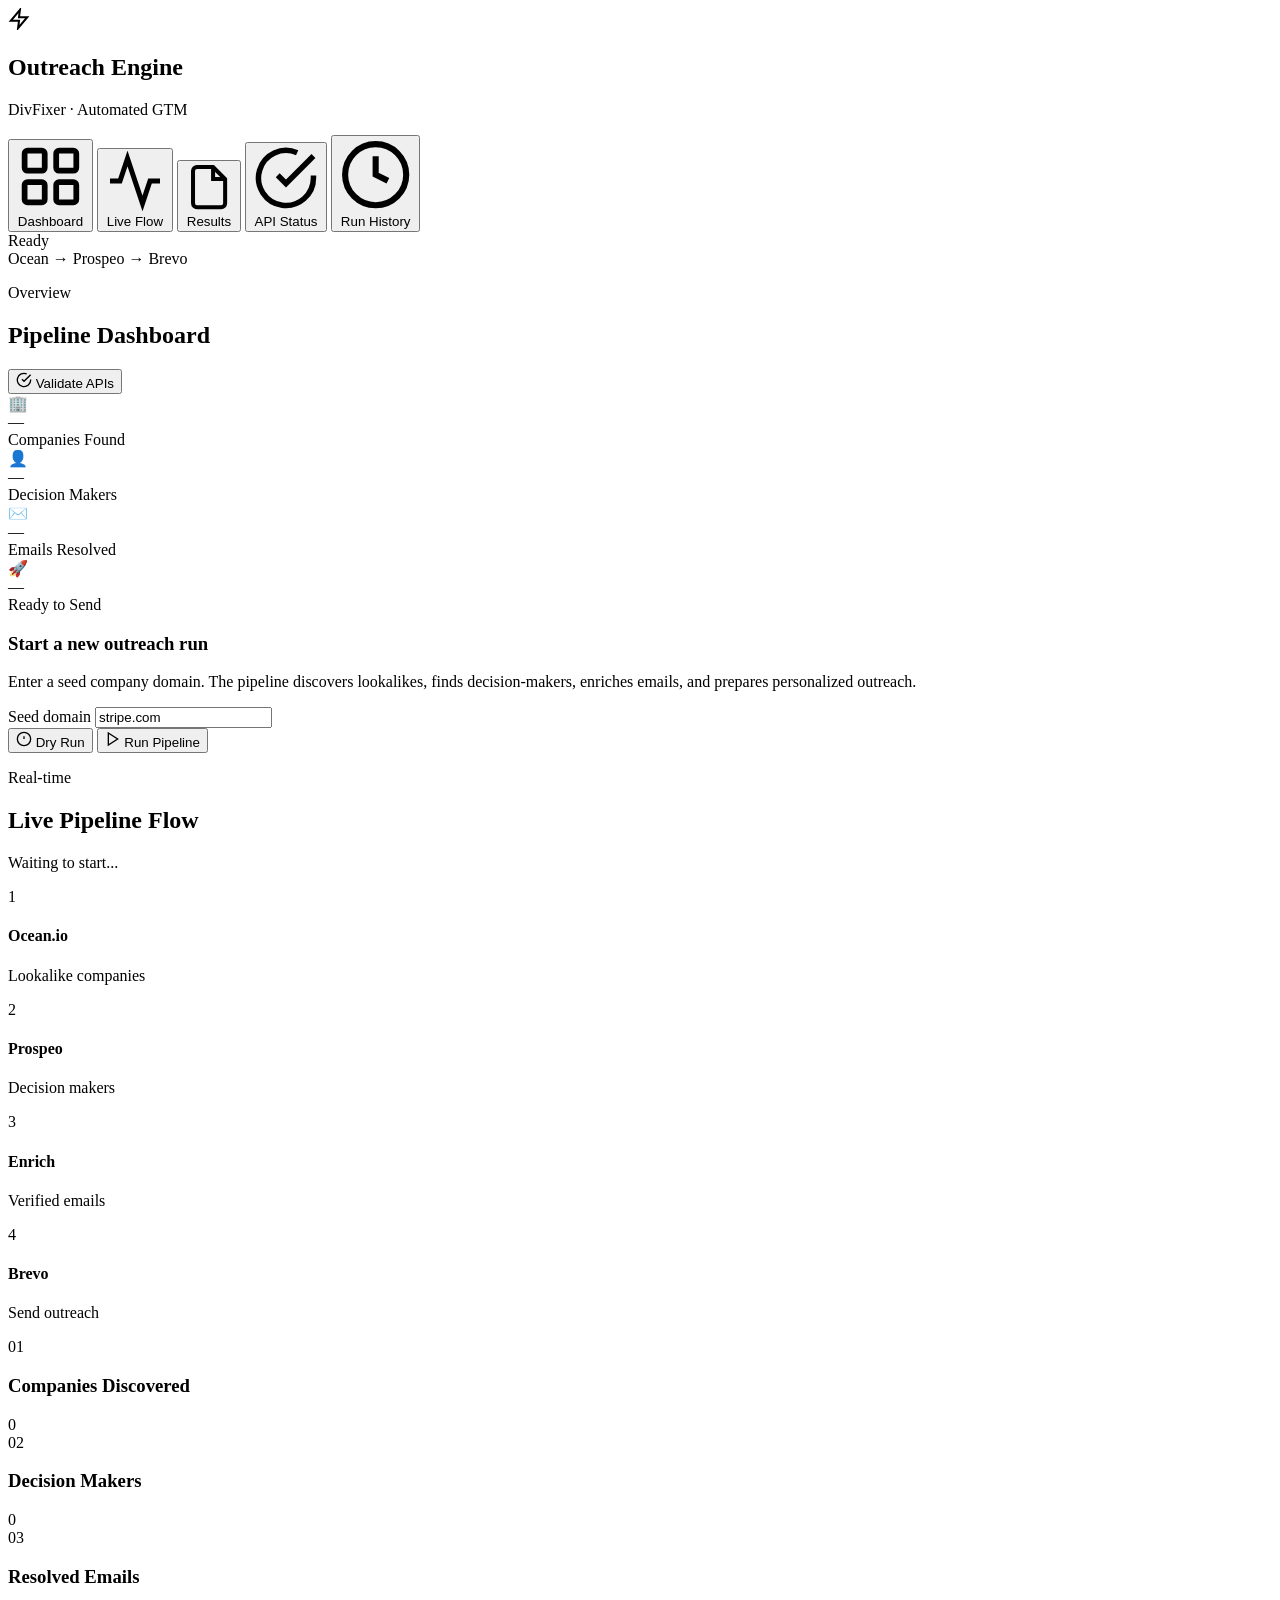
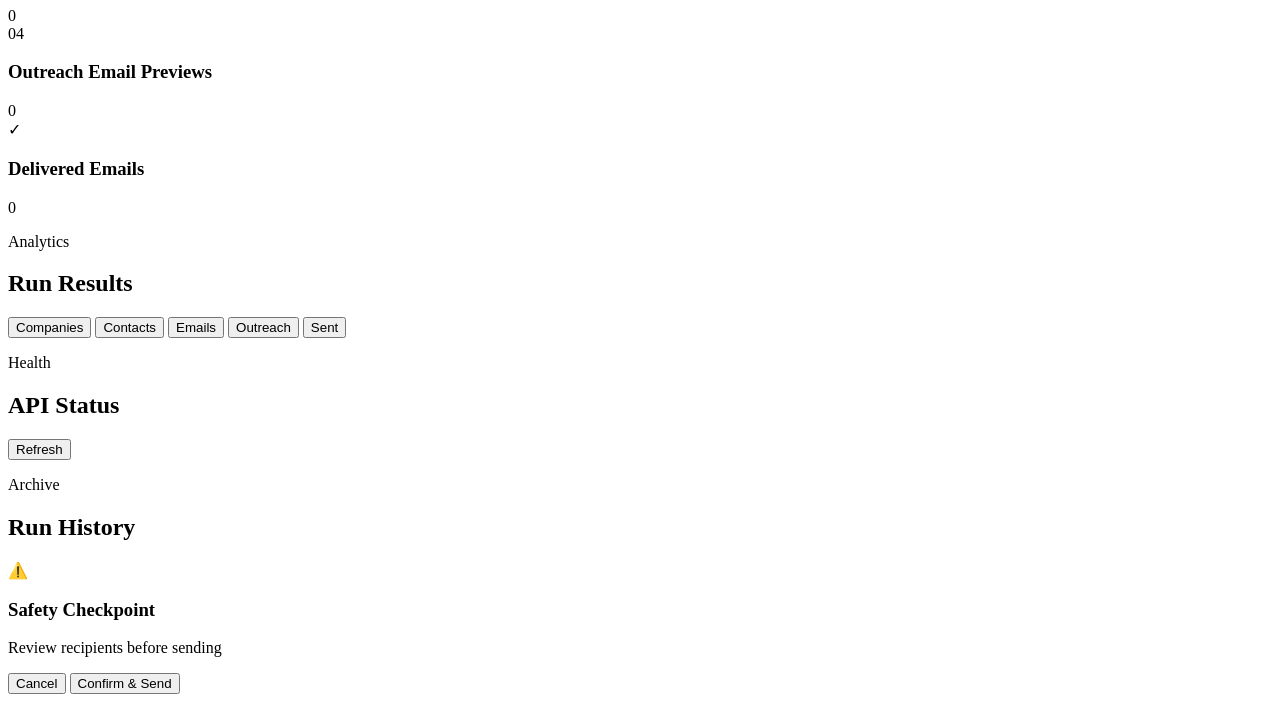
==== frontend/index.html @ 01d93a7e "refactor: split codebase into backend and frontend directories" ====
<!DOCTYPE html>
<html lang="en">
<head>
  <meta charset="UTF-8" />
  <meta name="viewport" content="width=device-width, initial-scale=1.0" />
  <title>Outreach Engine — by DivFixer</title>
  <link rel="preconnect" href="https://fonts.googleapis.com" />
  <link rel="preconnect" href="https://fonts.gstatic.com" crossorigin />
  <link href="https://fonts.googleapis.com/css2?family=Plus+Jakarta+Sans:wght@400;500;600;700;800&display=swap" rel="stylesheet" />
  <link rel="stylesheet" href="/static/styles.css" />
</head>
<body>
  <div class="bg-mesh"></div>
  <div class="app">
    <aside class="sidebar">
      <div class="logo">
        <div class="logo-icon">
          <svg width="22" height="22" viewBox="0 0 24 24" fill="none" stroke="currentColor" stroke-width="2.2"><path d="M13 2L3 14h9l-1 8 10-12h-9l1-8z"/></svg>
        </div>
        <div>
          <h1>Outreach Engine</h1>
          <p>DivFixer · Automated GTM</p>
        </div>
      </div>

      <nav class="nav">
        <button data-panel="dashboard" class="active">
          <svg viewBox="0 0 24 24" fill="none" stroke="currentColor" stroke-width="2"><rect x="3" y="3" width="7" height="7" rx="1"/><rect x="14" y="3" width="7" height="7" rx="1"/><rect x="3" y="14" width="7" height="7" rx="1"/><rect x="14" y="14" width="7" height="7" rx="1"/></svg>
          Dashboard
        </button>
        <button data-panel="pipeline">
          <svg viewBox="0 0 24 24" fill="none" stroke="currentColor" stroke-width="2"><polyline points="22 12 18 12 15 21 9 3 6 12 2 12"/></svg>
          Live Flow
        </button>
        <button data-panel="results">
          <svg viewBox="0 0 24 24" fill="none" stroke="currentColor" stroke-width="2"><path d="M14 2H6a2 2 0 0 0-2 2v16a2 2 0 0 0 2 2h12a2 2 0 0 0 2-2V8z"/><polyline points="14 2 14 8 20 8"/></svg>
          Results
        </button>
        <button data-panel="validation">
          <svg viewBox="0 0 24 24" fill="none" stroke="currentColor" stroke-width="2"><path d="M22 11.08V12a10 10 0 1 1-5.93-9.14"/><polyline points="22 4 12 14.01 9 11.01"/></svg>
          API Status
        </button>
        <button data-panel="history">
          <svg viewBox="0 0 24 24" fill="none" stroke="currentColor" stroke-width="2"><circle cx="12" cy="12" r="10"/><polyline points="12 6 12 12 16 14"/></svg>
          Run History
        </button>
      </nav>

      <div class="sidebar-footer">
        <div class="status-pill" id="status-pill">
          <span class="dot"></span>
          <span class="status-text">Ready</span>
        </div>
        <div class="brand-tag">Ocean → Prospeo → Brevo</div>
      </div>
    </aside>

    <main class="main">
      <!-- Dashboard -->
      <section id="panel-dashboard" class="panel active">
        <div class="page-header">
          <div>
            <p class="eyebrow">Overview</p>
            <h2>Pipeline Dashboard</h2>
          </div>
          <button class="btn btn-ghost" id="btn-validate">
            <svg viewBox="0 0 24 24" fill="none" stroke="currentColor" stroke-width="2" width="16" height="16"><path d="M22 11.08V12a10 10 0 1 1-5.93-9.14"/><polyline points="22 4 12 14.01 9 11.01"/></svg>
            Validate APIs
          </button>
        </div>

        <div class="grid-4">
          <div class="stat-card accent-blue">
            <div class="stat-icon">🏢</div>
            <div class="stat-body">
              <div class="stat-value" id="stat-companies">—</div>
              <div class="stat-label">Companies Found</div>
            </div>
          </div>
          <div class="stat-card accent-violet">
            <div class="stat-icon">👤</div>
            <div class="stat-body">
              <div class="stat-value" id="stat-contacts">—</div>
              <div class="stat-label">Decision Makers</div>
            </div>
          </div>
          <div class="stat-card accent-cyan">
            <div class="stat-icon">✉️</div>
            <div class="stat-body">
              <div class="stat-value" id="stat-emails">—</div>
              <div class="stat-label">Emails Resolved</div>
            </div>
          </div>
          <div class="stat-card accent-emerald">
            <div class="stat-icon">🚀</div>
            <div class="stat-body">
              <div class="stat-value" id="stat-send">—</div>
              <div class="stat-label">Ready to Send</div>
            </div>
          </div>
        </div>

        <div class="card hero-card">
          <div class="hero-content">
            <h3>Start a new outreach run</h3>
            <p>Enter a seed company domain. The pipeline discovers lookalikes, finds decision-makers, enriches emails, and prepares personalized outreach.</p>
          </div>
          <div class="pipeline-form">
            <div class="input-group">
              <label for="seed-domain">Seed domain</label>
              <input class="input" id="seed-domain" type="text" placeholder="stripe.com" value="stripe.com" />
            </div>
            <div class="btn-group">
              <button class="btn btn-secondary" id="btn-dry-run">
                <svg viewBox="0 0 24 24" fill="none" stroke="currentColor" stroke-width="2" width="16" height="16"><circle cx="12" cy="12" r="10"/><line x1="12" y1="8" x2="12" y2="12"/><line x1="12" y1="16" x2="12.01" y2="16"/></svg>
                Dry Run
              </button>
              <button class="btn btn-primary" id="btn-run">
                <svg viewBox="0 0 24 24" fill="none" stroke="currentColor" stroke-width="2" width="16" height="16"><polygon points="5 3 19 12 5 21 5 3"/></svg>
                Run Pipeline
              </button>
            </div>
          </div>
        </div>
      </section>

      <!-- Live Flow -->
      <section id="panel-pipeline" class="panel">
        <div class="page-header">
          <div>
            <p class="eyebrow">Real-time</p>
            <h2>Live Pipeline Flow</h2>
          </div>
          <span class="run-badge hidden" id="flow-run-badge"></span>
        </div>

        <div class="progress-wrap">
          <div class="progress-bar"><div class="progress-fill" id="progress-fill"></div></div>
          <p id="stage-label" class="stage-label">Waiting to start...</p>
        </div>

        <div class="stages">
          <div class="stage" data-stage="0">
            <div class="stage-connector"></div>
            <div class="num">1</div>
            <h4>Ocean.io</h4>
            <p>Lookalike companies</p>
          </div>
          <div class="stage" data-stage="1">
            <div class="stage-connector"></div>
            <div class="num">2</div>
            <h4>Prospeo</h4>
            <p>Decision makers</p>
          </div>
          <div class="stage" data-stage="2">
            <div class="stage-connector"></div>
            <div class="num">3</div>
            <h4>Enrich</h4>
            <p>Verified emails</p>
          </div>
          <div class="stage" data-stage="3">
            <div class="num">4</div>
            <h4>Brevo</h4>
            <p>Send outreach</p>
          </div>
        </div>

        <div class="flow-timeline">
          <div class="flow-section" id="flow-companies">
            <div class="flow-header">
              <span class="flow-step">01</span>
              <h3>Companies Discovered</h3>
              <span class="flow-count" id="flow-companies-count">0</span>
            </div>
            <div class="table-wrap" id="flow-companies-table"></div>
          </div>
          <div class="flow-section" id="flow-contacts">
            <div class="flow-header">
              <span class="flow-step">02</span>
              <h3>Decision Makers</h3>
              <span class="flow-count" id="flow-contacts-count">0</span>
            </div>
            <div class="table-wrap" id="flow-contacts-table"></div>
          </div>
          <div class="flow-section" id="flow-emails">
            <div class="flow-header">
              <span class="flow-step">03</span>
              <h3>Resolved Emails</h3>
              <span class="flow-count" id="flow-emails-count">0</span>
            </div>
            <div class="table-wrap" id="flow-emails-table"></div>
          </div>
          <div class="flow-section" id="flow-outreach">
            <div class="flow-header">
              <span class="flow-step">04</span>
              <h3>Outreach Email Previews</h3>
              <span class="flow-count" id="flow-outreach-count">0</span>
            </div>
            <div id="email-previews" class="email-preview-grid"></div>
          </div>
          <div class="flow-section hidden" id="flow-sent">
            <div class="flow-header">
              <span class="flow-step done">✓</span>
              <h3>Delivered Emails</h3>
              <span class="flow-count success" id="flow-sent-count">0</span>
            </div>
            <div class="table-wrap" id="flow-sent-table"></div>
          </div>
        </div>
      </section>

      <!-- Results -->
      <section id="panel-results" class="panel">
        <div class="page-header">
          <div>
            <p class="eyebrow">Analytics</p>
            <h2>Run Results</h2>
          </div>
        </div>
        <div id="report-meta" class="card report-meta"></div>
        <div class="tabs">
          <button class="tab active" data-tab="companies">Companies</button>
          <button class="tab" data-tab="contacts">Contacts</button>
          <button class="tab" data-tab="emails">Emails</button>
          <button class="tab" data-tab="outreach">Outreach</button>
          <button class="tab" data-tab="sent">Sent</button>
        </div>
        <div class="tab-panel active" id="tab-companies"><div class="card"><div class="table-wrap" id="companies-table"></div></div></div>
        <div class="tab-panel" id="tab-contacts"><div class="card"><div class="table-wrap" id="contacts-table"></div></div></div>
        <div class="tab-panel" id="tab-emails"><div class="card"><div class="table-wrap" id="emails-table"></div></div></div>
        <div class="tab-panel" id="tab-outreach"><div class="card"><div id="results-previews" class="email-preview-grid"></div></div></div>
        <div class="tab-panel" id="tab-sent"><div class="card"><div class="table-wrap" id="sent-table"></div></div></div>
      </section>

      <!-- Validation -->
      <section id="panel-validation" class="panel">
        <div class="page-header">
          <div>
            <p class="eyebrow">Health</p>
            <h2>API Status</h2>
          </div>
          <button class="btn btn-ghost" onclick="document.getElementById('btn-validate').click()">Refresh</button>
        </div>
        <div class="validation-grid" id="validation-grid"></div>
      </section>

      <!-- History -->
      <section id="panel-history" class="panel">
        <div class="page-header">
          <div>
            <p class="eyebrow">Archive</p>
            <h2>Run History</h2>
          </div>
        </div>
        <div class="run-history" id="run-history"></div>
      </section>
    </main>
  </div>

  <div class="toast hidden" id="toast"></div>

  <div class="modal-overlay hidden" id="confirm-modal">
    <div class="modal modal-wide">
      <div class="modal-header">
        <div class="modal-icon">⚠️</div>
        <div>
          <h3>Safety Checkpoint</h3>
          <p class="modal-sub">Review recipients before sending</p>
        </div>
      </div>
      <div id="confirm-body"></div>
      <div id="confirm-previews" class="email-preview-grid compact"></div>
      <div class="modal-actions">
        <button class="btn btn-secondary" id="btn-cancel-send">Cancel</button>
        <button class="btn btn-danger" id="btn-confirm-send">Confirm & Send</button>
      </div>
    </div>
  </div>

  <script src="/static/app.js"></script>
</body>
</html>
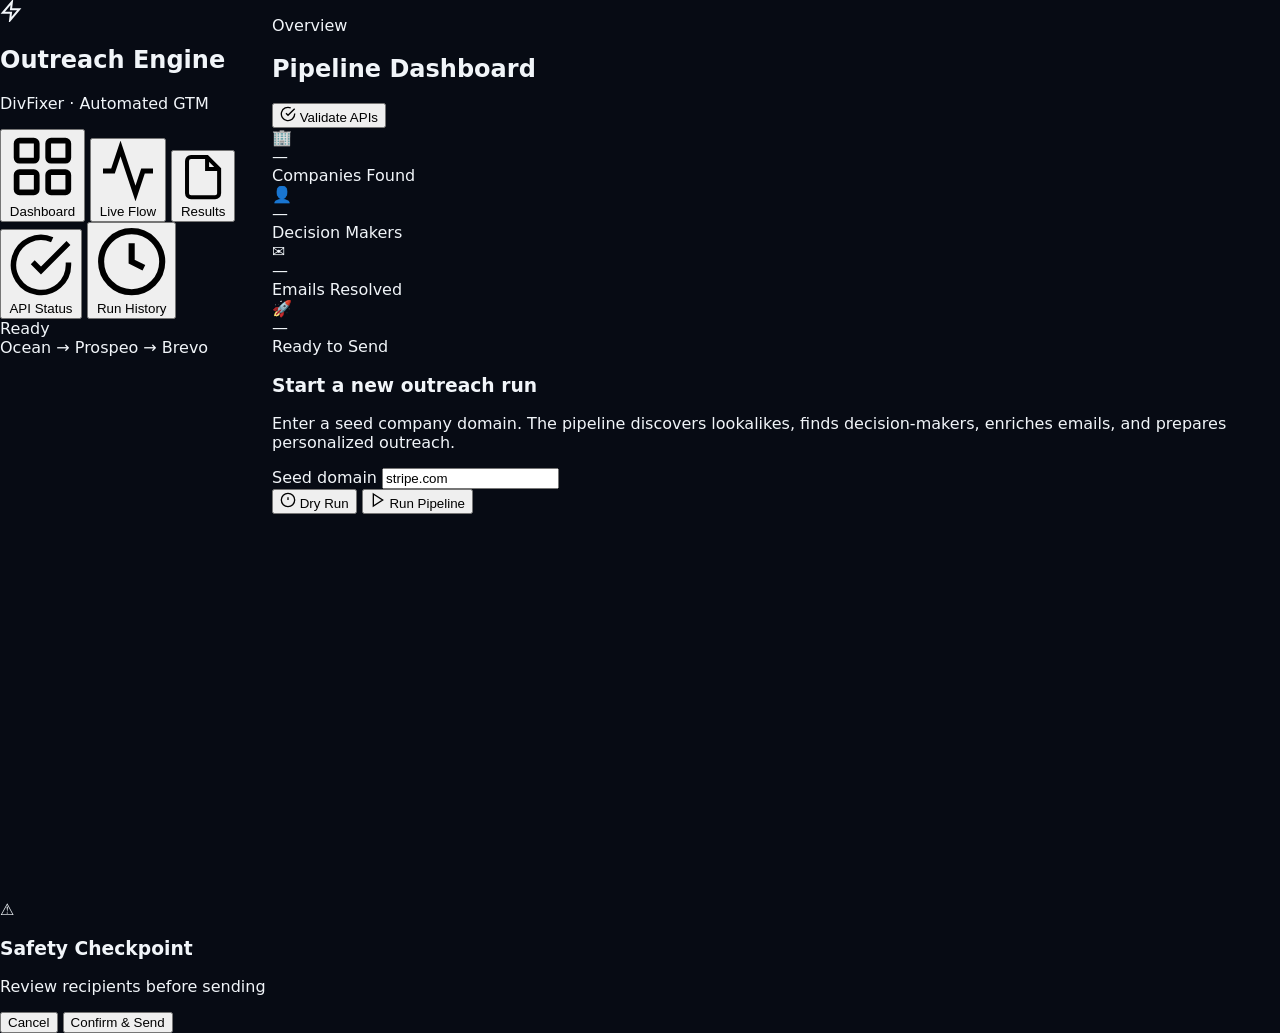
==== commit a69fde10: "fix: harden static asset serving and add CSS fallback for Render deploy" ====
--- a/frontend/index.html
+++ b/frontend/index.html
@@ -4,10 +4,16 @@
   <meta charset="UTF-8" />
   <meta name="viewport" content="width=device-width, initial-scale=1.0" />
   <title>Outreach Engine — by DivFixer</title>
+  <style>
+    body { background: #070b14; color: #f1f5f9; font-family: system-ui, sans-serif; margin: 0; min-height: 100vh; }
+    .app { display: grid; grid-template-columns: 272px 1fr; min-height: 100vh; }
+    .panel { display: none; }
+    .panel.active { display: block; }
+  </style>
+  <link rel="stylesheet" href="/static/styles.css?v=1.1" />
   <link rel="preconnect" href="https://fonts.googleapis.com" />
   <link rel="preconnect" href="https://fonts.gstatic.com" crossorigin />
   <link href="https://fonts.googleapis.com/css2?family=Plus+Jakarta+Sans:wght@400;500;600;700;800&display=swap" rel="stylesheet" />
-  <link rel="stylesheet" href="/static/styles.css" />
 </head>
 <body>
   <div class="bg-mesh"></div>
@@ -277,6 +283,6 @@
     </div>
   </div>
 
-  <script src="/static/app.js"></script>
+  <script src="/static/app.js?v=1.1"></script>
 </body>
 </html>
